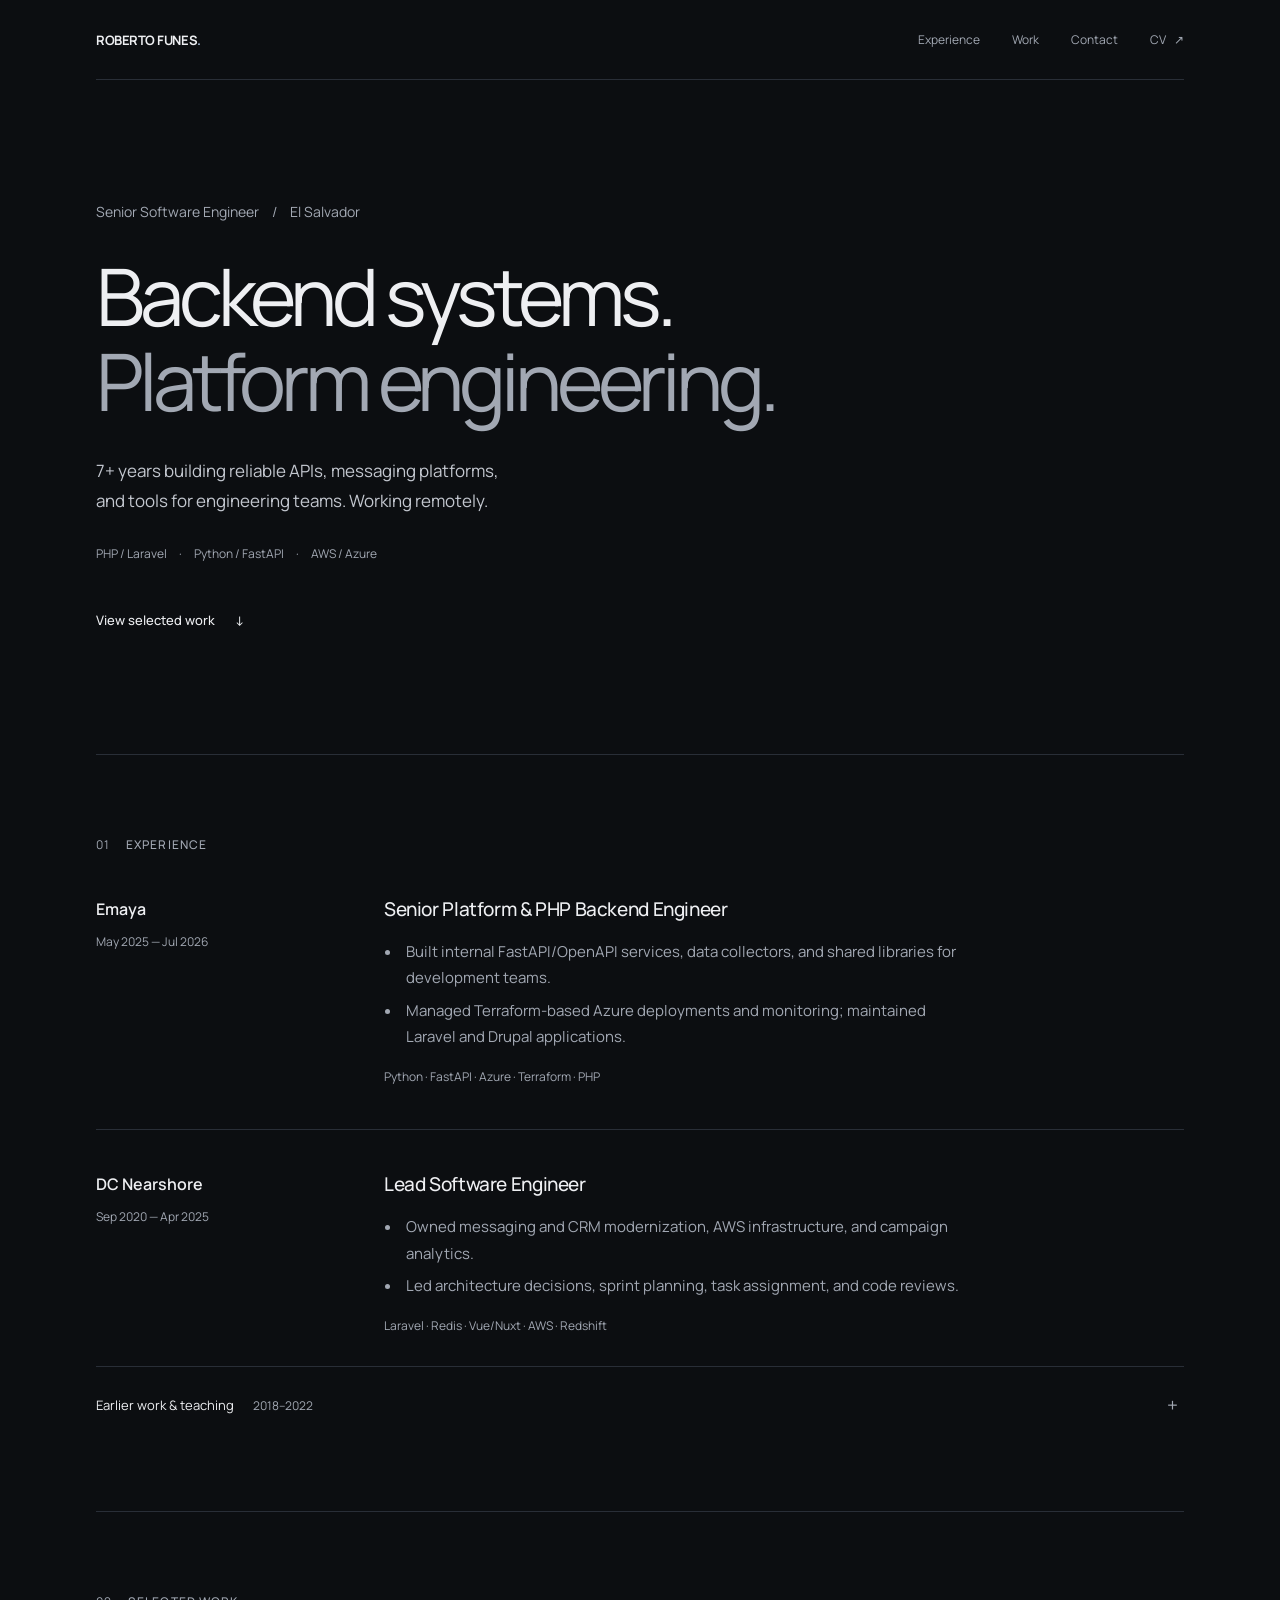
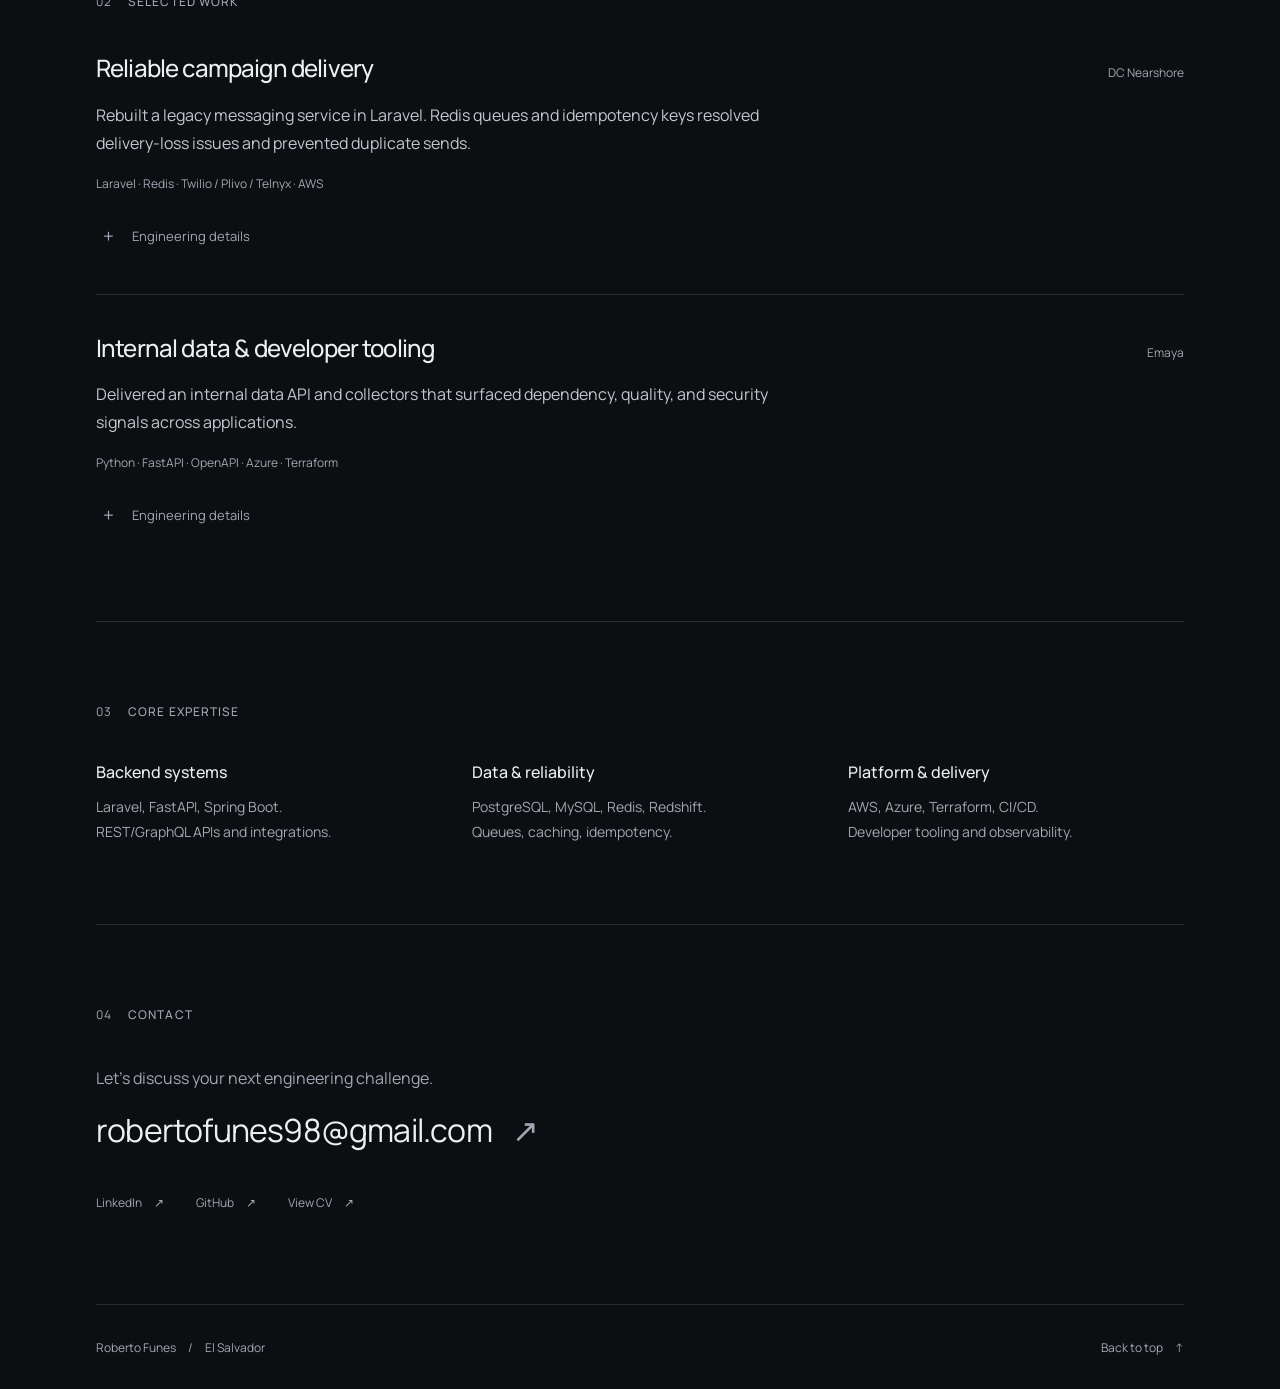
==== index.html @ 52acb5af "Publish portfolio" ====
<!doctype html>
<html lang="en">
<head>
  <meta charset="utf-8">
  <meta name="viewport" content="width=device-width, initial-scale=1">
  <meta name="description" content="Roberto Funes — Senior Software Engineer. 7+ years building backend systems, reliable messaging, and internal engineering platforms with Laravel, FastAPI, AWS and Azure.">
  <meta name="theme-color" content="#0c0e11">
  <meta property="og:type" content="profile">
  <meta property="og:title" content="Roberto Funes — Backend & Platform Engineer">
  <meta property="og:description" content="Backend systems, reliable messaging, and engineering platforms. Professional work by Roberto Funes.">
  <meta name="twitter:card" content="summary">
  <title>Roberto Funes — Backend & Platform Engineer</title>
  <link rel="icon" href="assets/favicon.svg" type="image/svg+xml">
  <link rel="preload" href="assets/fonts/manrope-latin.woff2" as="font" type="font/woff2" crossorigin>
  <link rel="stylesheet" href="styles.css">
  <script src="app.js" defer></script>
  <script type="application/ld+json">{"@context":"https://schema.org","@type":"Person","name":"Roberto Funes","jobTitle":"Senior Software Engineer","email":"mailto:robertofunes98@gmail.com","homeLocation":{"@type":"Country","name":"El Salvador"},"knowsAbout":["Laravel","FastAPI","Backend Engineering","Platform Engineering","AWS","Azure"],"sameAs":["https://github.com/robertofunes98","https://www.linkedin.com/in/roberto-funes-6a263b122/"]}</script>
</head>
<body id="top">
  <a class="skip-link" href="#main">Skip to content</a>
  <header class="site-header wrap">
    <a class="brand" href="#top">ROBERTO FUNES<span aria-hidden="true">.</span></a>
    <nav aria-label="Main navigation"><a href="#experience">Experience</a><a href="#work">Work</a><a href="#contact">Contact</a><a href="assets/roberto-funes-cv.html">CV <span aria-hidden="true">↗</span></a></nav>
  </header>
  <main id="main">
    <section class="hero wrap" aria-labelledby="hero-title">
      <p class="hero-name">Senior Software Engineer <span aria-hidden="true">/</span> El Salvador</p>
      <h1 id="hero-title">Backend systems.<br><span>Platform engineering.</span></h1>
      <p class="hero-description">7+ years building reliable APIs, messaging platforms,<br class="desktop-break"> and tools for engineering teams. Working remotely.</p>
      <p class="hero-stack">PHP / Laravel <span aria-hidden="true">·</span> Python / FastAPI <span aria-hidden="true">·</span> AWS / Azure</p>
      <a class="text-link hero-action" href="#work">View selected work <span aria-hidden="true">↓</span></a>
    </section>

    <section class="section wrap" id="experience" aria-labelledby="experience-title">
      <h2 class="section-title" id="experience-title"><span>01</span> Experience</h2>
      <article class="experience-entry">
        <div class="entry-meta"><p class="company">Emaya</p><p class="date">May 2025 — Jul 2026</p></div>
        <div class="entry-body"><h3>Senior Platform & PHP Backend Engineer</h3><ul><li>Built internal FastAPI/OpenAPI services, data collectors, and shared libraries for development teams.</li><li>Managed Terraform-based Azure deployments and monitoring; maintained Laravel and Drupal applications.</li></ul><p class="tech-line">Python · FastAPI · Azure · Terraform · PHP</p></div>
      </article>
      <article class="experience-entry">
        <div class="entry-meta"><p class="company">DC Nearshore</p><p class="date">Sep 2020 — Apr 2025</p></div>
        <div class="entry-body"><h3>Lead Software Engineer</h3><ul><li>Owned messaging and CRM modernization, AWS infrastructure, and campaign analytics.</li><li>Led architecture decisions, sprint planning, task assignment, and code reviews.</li></ul><p class="tech-line">Laravel · Redis · Vue/Nuxt · AWS · Redshift</p></div>
      </article>
      <details class="earlier-work"><summary><span>Earlier work & teaching <span class="summary-meta">2018–2022</span></span><span class="disclosure-icon" aria-hidden="true">+</span></summary><div class="earlier-body"><p><strong>MoonDev & Successful Decision · Freelance, 2019–2022.</strong> Laravel transport APIs, GPS integrations, Java/Spring Boot order systems and ERP reporting.</p><p><strong>ITCA-FEPADE · 2019–2022.</strong> Programming instructor: Java, PHP, C++ and C#.</p><p><strong>Cruz Roja El Salvador · Freelance, 2018–2019.</strong> Java/Firebase Android application for volunteer management.</p><a class="text-link" href="assets/roberto-funes-cv.html">Full experience & dates <span aria-hidden="true">↗</span></a></div></details>
    </section>

    <section class="section wrap" id="work" aria-labelledby="work-title">
      <h2 class="section-title" id="work-title"><span>02</span> Selected work</h2>
      <article class="case-study" id="messaging-platform" aria-labelledby="messaging-title">
        <div class="work-heading"><h3 id="messaging-title">Reliable campaign delivery</h3><p class="work-company">DC Nearshore</p></div>
        <p class="case-summary">Rebuilt a legacy messaging service in Laravel. Redis queues and idempotency keys resolved delivery-loss issues and prevented duplicate sends.</p>
        <p class="tech-line">Laravel · Redis · Twilio / Plivo / Telnyx · AWS</p>
        <details class="case-details" data-project="messaging-platform"><summary><span>Engineering details</span><span class="disclosure-icon" aria-hidden="true">+</span></summary><div class="case-detail-content"><p class="detail-placeholder">Separated delivery into asynchronous jobs, expanded SMS/email provider integrations, and added CloudWatch monitoring.</p></div></details>
      </article>
      <article class="case-study" id="engineering-platform" aria-labelledby="platform-title">
        <div class="work-heading"><h3 id="platform-title">Internal data & developer tooling</h3><p class="work-company">Emaya</p></div>
        <p class="case-summary">Delivered an internal data API and collectors that surfaced dependency, quality, and security signals across applications.</p>
        <p class="tech-line">Python · FastAPI · OpenAPI · Azure · Terraform</p>
        <details class="case-details" data-project="engineering-platform"><summary><span>Engineering details</span><span class="disclosure-icon" aria-hidden="true">+</span></summary><div class="case-detail-content"><p class="detail-placeholder">Documented the API with OpenAPI, deployed on Azure, and supported teams through shared libraries and architecture guidance.</p></div></details>
      </article>
      <div class="project-load-status" hidden><p role="status">Extended notes are unavailable. The work summaries remain accessible.</p><button class="text-link retry-notes" type="button">Retry notes <span aria-hidden="true">↻</span></button></div>
    </section>

    <section class="section wrap" id="expertise" aria-labelledby="expertise-title">
      <h2 class="section-title" id="expertise-title"><span>03</span> Core expertise</h2>
      <div class="competency-grid"><div class="competency"><h3>Backend systems</h3><p>Laravel, FastAPI, Spring Boot.<br>REST/GraphQL APIs and integrations.</p></div><div class="competency"><h3>Data & reliability</h3><p>PostgreSQL, MySQL, Redis, Redshift.<br>Queues, caching, idempotency.</p></div><div class="competency"><h3>Platform & delivery</h3><p>AWS, Azure, Terraform, CI/CD.<br>Developer tooling and observability.</p></div></div>
    </section>

    <section class="section contact-section wrap" id="contact" aria-labelledby="contact-title">
      <h2 class="section-title" id="contact-title"><span>04</span> Contact</h2>
      <p class="contact-intro">Let’s discuss your next engineering challenge.</p>
      <a class="email-link" href="mailto:robertofunes98@gmail.com">robertofunes98@gmail.com <span aria-hidden="true">↗</span></a>
      <div class="contact-links"><a href="https://www.linkedin.com/in/roberto-funes-6a263b122/">LinkedIn <span aria-hidden="true">↗</span></a><a href="https://github.com/robertofunes98">GitHub <span aria-hidden="true">↗</span></a><a href="assets/roberto-funes-cv.html">View CV <span aria-hidden="true">↗</span></a></div>
    </section>
  </main>
  <footer class="site-footer wrap"><p>Roberto Funes <span aria-hidden="true">/</span> El Salvador</p><a href="#top">Back to top <span aria-hidden="true">↑</span></a></footer>
</body>
</html>
---- styles.css ----
@font-face {
  font-family: Manrope;
  src: url('assets/fonts/manrope-latin.woff2') format('woff2');
  font-weight: 400 700;
  font-display: swap;
}

:root {
  --background: #0c0e11;
  --surface: #111419;
  --text: #eeeff2;
  --muted: #a2a8b3;
  --line: #292e37;
  --accent: #a8bdd9;
  --gutter: clamp(24px, 4vw, 48px);
  --space-section: 80px;
  color-scheme: dark;
  color: var(--text);
  background: var(--background);
  font-family: Manrope, sans-serif;
  font-synthesis: none;
  scroll-behavior: smooth;
  scroll-padding-top: 32px;
}

* { box-sizing: border-box; }
body { margin: 0; font-size: 16px; -webkit-font-smoothing: antialiased; }
h1, h2, h3, p { margin: 0; }
p, li { line-height: 1.75; }
a { color: inherit; text-decoration: none; }
button { font: inherit; color: inherit; }
button, summary { cursor: pointer; }
a, button, summary { -webkit-tap-highlight-color: transparent; }
a:focus-visible, button:focus-visible, summary:focus-visible { outline: 3px solid var(--accent); outline-offset: 6px; }
::selection { background: var(--accent); color: var(--background); }
[hidden] { display: none !important; }
.wrap { width: min(100% - var(--gutter) * 2, 1088px); margin-inline: auto; }
.skip-link { position: fixed; z-index: 10; top: 12px; left: 12px; transform: translateY(-160%); background: var(--text); color: var(--background); padding: 12px 20px; }
.skip-link:focus { transform: none; }
.site-header { display: flex; align-items: center; justify-content: space-between; gap: 32px; min-height: 80px; border-bottom: 1px solid var(--line); }
.brand { display: inline-flex; align-items: center; min-height: 44px; font-size: 13px; font-weight: 700; letter-spacing: -.035em; white-space: nowrap; }
.brand > span { color: var(--accent); }
.site-header nav { display: flex; gap: 32px; }
.site-header nav a { display: inline-flex; align-items: center; min-height: 44px; gap: 8px; color: var(--muted); font-size: 12px; }
a { transition: color 160ms; }
a:hover { color: var(--text); }
.hero { padding-block: 120px 112px; }
.hero-name { font-size: 14px; color: var(--muted); margin-bottom: 28px; }
.hero-name > span { margin-inline: 10px; color: var(--muted); }
.hero h1 { font-size: clamp(44px, 6.2vw, 88px); font-weight: 400; letter-spacing: -.065em; line-height: 1.08; }
.hero h1 > span { color: var(--muted); }
.hero-description { margin-top: 32px; max-width: 650px; color: #c3c7cf; font-size: 17px; }
.hero-stack { margin-top: 28px; font-size: 12px; color: var(--muted); }
.hero-stack > span { margin-inline: 10px; }
.text-link { display: inline-flex; align-items: center; gap: 20px; min-height: 44px; font-size: 13px; font-weight: 500; }
.text-link > span { transition: transform 160ms; }
.text-link:hover > span { transform: translateY(2px); }
.hero-action { margin-top: 34px; }
.section { padding-block: var(--space-section); border-top: 1px solid var(--line); }
.section-title { display: flex; gap: 16px; align-items: center; color: var(--muted); font-size: 12px; font-weight: 500; line-height: 1.6; text-transform: uppercase; letter-spacing: .09em; margin-bottom: 40px; }
.section-title > span { font-weight: 400; }
.experience-entry { display: grid; grid-template-columns: 240px minmax(0, 1fr); gap: 48px; }
.experience-entry + .experience-entry { margin-top: 40px; padding-top: 40px; border-top: 1px solid var(--line); }
.company { font-size: 16px; font-weight: 600; }
.date { margin-top: 8px; font-size: 12px; color: var(--muted); }
.entry-body h3 { font-size: 19px; line-height: 1.5; font-weight: 500; letter-spacing: -.02em; }
.entry-body ul { margin: 16px 0; padding-left: 18px; font-size: 15px; color: var(--muted); max-width: 64ch; }
.entry-body li { padding-left: 4px; }
.entry-body li + li { margin-top: 6px; }
.tech-line { color: var(--muted); font-size: 12px; line-height: 1.9; }
summary { display: flex; justify-content: space-between; align-items: center; gap: 24px; list-style: none; min-height: 52px; font-size: 13px; }
summary::-webkit-details-marker { display: none; }
.summary-meta { margin-left: 16px; color: var(--muted); font-size: 12px; }
.disclosure-icon { width: 24px; flex: 0 0 24px; text-align: center; color: var(--muted); font-size: 19px; }
details[open] > summary .disclosure-icon { font-size: 0; }
details[open] > summary .disclosure-icon::after { content: '−'; font-size: 19px; }
summary:hover, summary:hover .disclosure-icon { color: var(--text); }
.earlier-work { margin-top: 28px; padding-top: 12px; border-top: 1px solid var(--line); }
.earlier-body { padding-block: 12px 8px; max-width: 70ch; }
.earlier-body p { font-size: 14px; color: var(--muted); }
.earlier-body p + p { margin-top: 16px; }
.earlier-body strong { color: var(--text); font-weight: 500; }
.earlier-body .text-link { margin-top: 8px; }
.case-study + .case-study { border-top: 1px solid var(--line); margin-top: 32px; padding-top: 36px; }
.work-heading { display: flex; justify-content: space-between; align-items: baseline; gap: 24px; }
.work-heading h3 { font-size: 24px; line-height: 1.4; font-weight: 500; letter-spacing: -.035em; }
.work-company { font-size: 12px; color: var(--muted); white-space: nowrap; }
.case-summary { max-width: 70ch; font-size: 16px; color: #c3c7cf; margin-block: 16px; }
.case-details { margin-top: 14px; }
.case-details > summary { justify-content: flex-start; gap: 12px; color: var(--muted); }
.case-details > summary .disclosure-icon { order: -1; }
.case-detail-content { padding-block: 20px 8px; }
.notes-grid { display: grid; grid-template-columns: repeat(2, minmax(0, 1fr)); gap: 28px 48px; }
.case-note h4 { margin: 0 0 10px; color: var(--text); font-size: 13px; font-weight: 500; }
.case-note p, .case-note li, .detail-placeholder { font-size: 14px; color: var(--muted); line-height: 1.75; }
.case-note ul { margin: 0; padding-left: 18px; }
.case-note li + li { margin-top: 8px; }
.evidence-note { border-left: 1px solid #69717e; padding-left: 16px; margin-top: 28px; max-width: 80ch; }
.evidence-note .label { display: block; font-size: 12px; font-weight: 500; margin-bottom: 6px; }
.evidence-note p { font-size: 12px; color: var(--muted); }
.project-load-status { margin-top: 24px; font-size: 14px; color: var(--muted); }
.retry-notes { border: 0; padding: 0; color: var(--text); background: none; }
.competency-grid { display: grid; grid-template-columns: repeat(3, minmax(0, 1fr)); gap: 40px; }
.competency h3 { font-size: 16px; font-weight: 500; margin-bottom: 12px; }
.competency p { font-size: 14px; color: var(--muted); }
.contact-intro { font-size: 16px; color: var(--muted); }
.email-link { display: inline-flex; align-items: center; gap: 20px; min-height: 52px; font-size: clamp(20px, 2.5vw, 32px); font-weight: 400; letter-spacing: -.025em; margin-top: 12px; overflow-wrap: anywhere; }
.email-link > span { color: var(--muted); flex-shrink: 0; }
.contact-links { display: flex; gap: 32px; margin-top: 24px; }
.contact-links a, .site-footer a { display: inline-flex; align-items: center; min-height: 44px; gap: 12px; font-size: 12px; color: var(--muted); }
.contact-links a:hover, .site-footer a:hover { color: var(--text); }
.site-footer { display: flex; justify-content: space-between; align-items: center; gap: 24px; padding-block: 20px; border-top: 1px solid var(--line); font-size: 12px; color: var(--muted); }
.site-footer p > span { margin-inline: 10px; }

@media (max-width: 900px) {
  .hero { padding-block: 96px; }
  .experience-entry { grid-template-columns: 190px minmax(0, 1fr); gap: 32px; }
  .competency-grid { gap: 24px; }
}
@media (max-width: 600px) {
  :root { --space-section: 56px; }
  .site-header { min-height: 104px; flex-wrap: wrap; gap: 0; padding-top: 12px; }
  .brand { width: 100%; }
  .site-header nav { width: 100%; justify-content: space-between; gap: 16px; }
  .hero { padding-block: 64px; }
  .hero-name { font-size: 12px; margin-bottom: 24px; }
  .hero-name > span { margin-inline: 4px; }
  .hero h1 { font-size: clamp(37px, 9.7vw, 56px); letter-spacing: -.065em; line-height: 1.14; }
  .hero-description { font-size: 16px; margin-top: 24px; }
  .desktop-break { display: none; }
  .hero-stack { margin-top: 24px; font-size: 12px; line-height: 1.9; }
  .hero-stack > span { margin-inline: 5px; }
  .hero-action { margin-top: 24px; }
  .section-title { margin-bottom: 32px; }
  .experience-entry { grid-template-columns: minmax(0, 1fr); gap: 16px; }
  .entry-meta { display: flex; justify-content: space-between; align-items: baseline; flex-wrap: wrap; gap: 8px 16px; }
  .date { margin-top: 0; }
  .entry-body h3 { font-size: 18px; }
  .entry-body ul { font-size: 15px; }
  .experience-entry + .experience-entry { padding-top: 28px; margin-top: 28px; }
  .summary-meta { margin-left: 8px; }
  .work-heading { display: block; }
  .work-heading h3 { font-size: 22px; }
  .work-company { margin-top: 8px; }
  .notes-grid { grid-template-columns: minmax(0, 1fr); gap: 24px; }
  .competency-grid { grid-template-columns: minmax(0, 1fr); gap: 28px; }
  .competency h3 { margin-bottom: 8px; }
  .email-link { font-size: clamp(18px, 5.1vw, 24px); gap: 10px; }
  .contact-links { gap: 28px; }
  .site-footer { gap: 12px; font-size: 12px; }
  .site-footer p > span { margin-inline: 4px; }
}
@media (max-width: 360px) {
  .hero h1 { font-size: 32px; }
}
@media (prefers-reduced-motion: reduce) {
  :root { scroll-behavior: auto; }
  *, *::before, *::after { animation: none !important; transition: none !important; }
}
@media (forced-colors: active) {
  .disclosure-icon { color: ButtonText; }
}
@media print {
  :root { color: #111; background: #fff; color-scheme: light; }
  .site-header nav, .hero-action, .site-footer a { display: none; }
  .hero { padding-block: 32px; }
  .hero h1 { font-size: 48px; }
  .hero h1 > span, .hero-description, .hero-name, .hero-stack, .section-title, .entry-body ul, .tech-line, .case-summary, .work-company, .date, .competency p, .contact-intro, .contact-links a, .site-footer { color: #333; }
  .section { padding-block: 32px; }
  .experience-entry, .case-study, .competency { break-inside: avoid; }
}
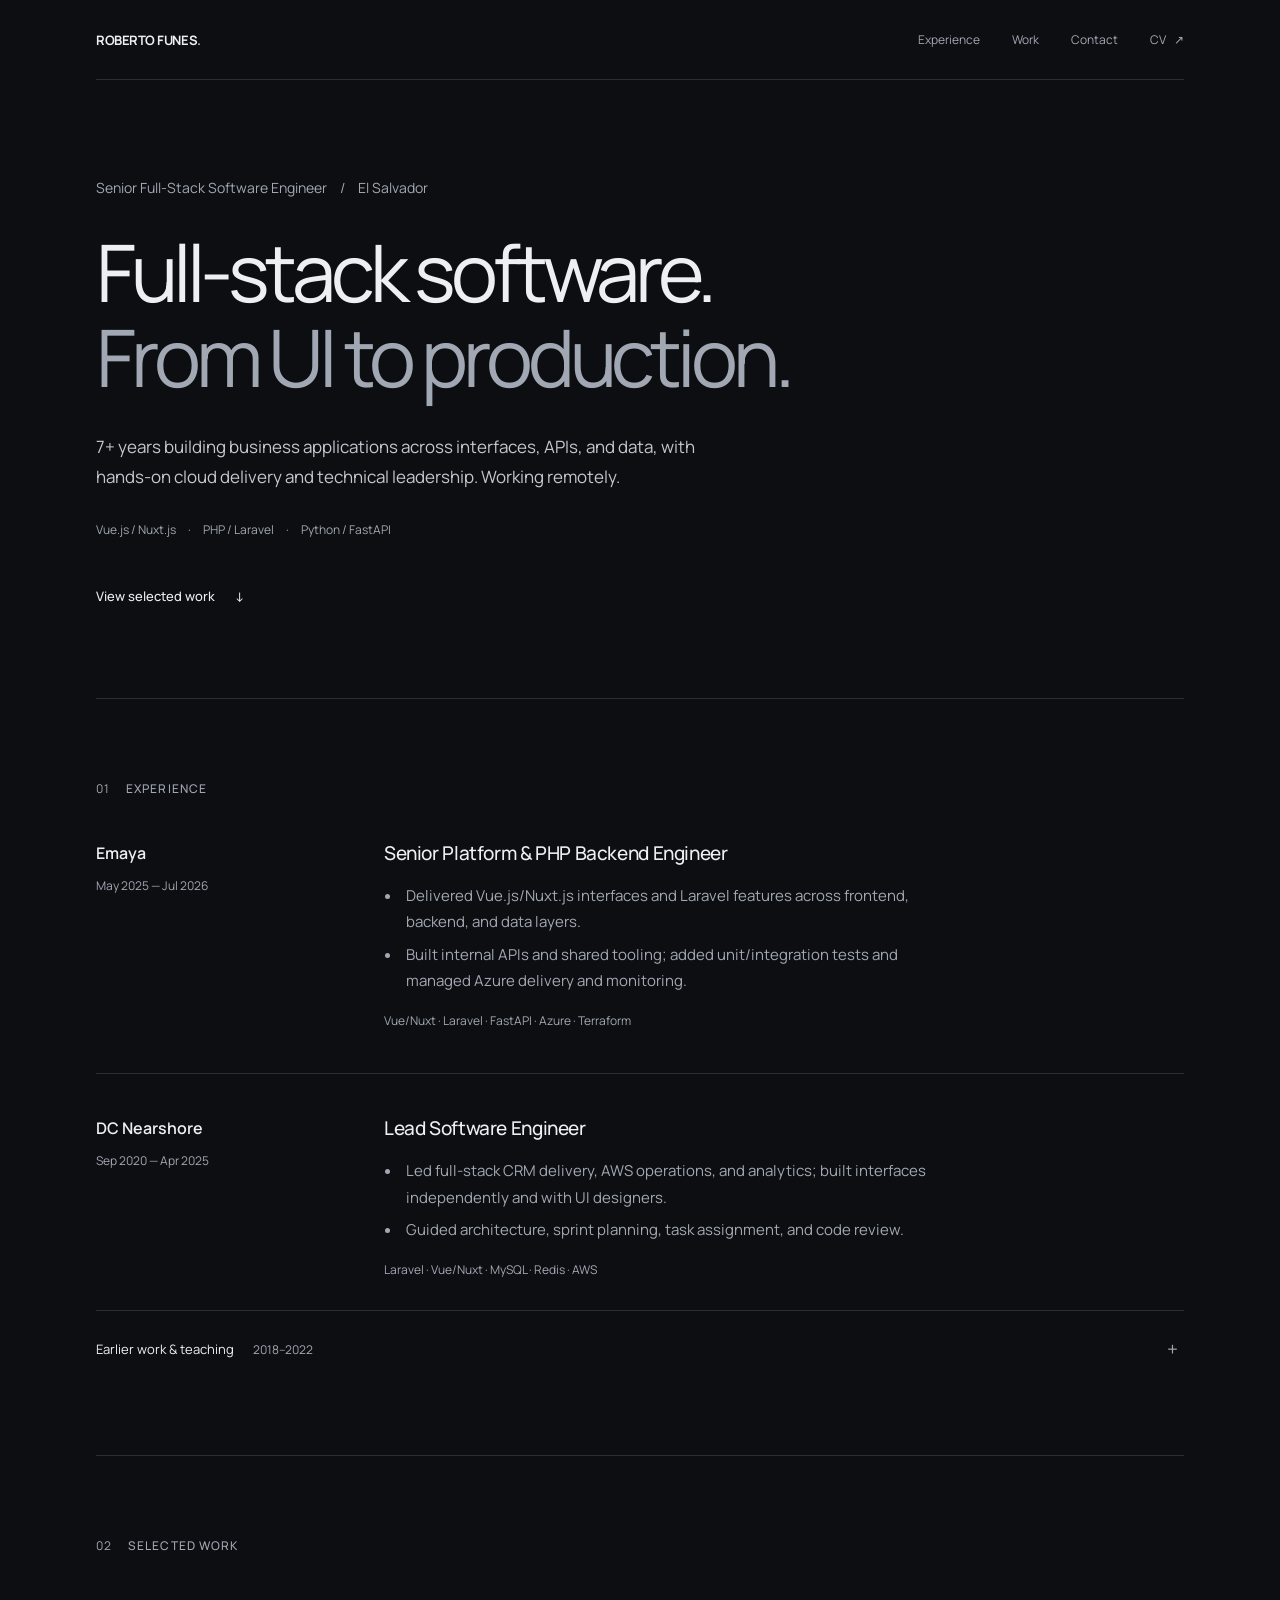
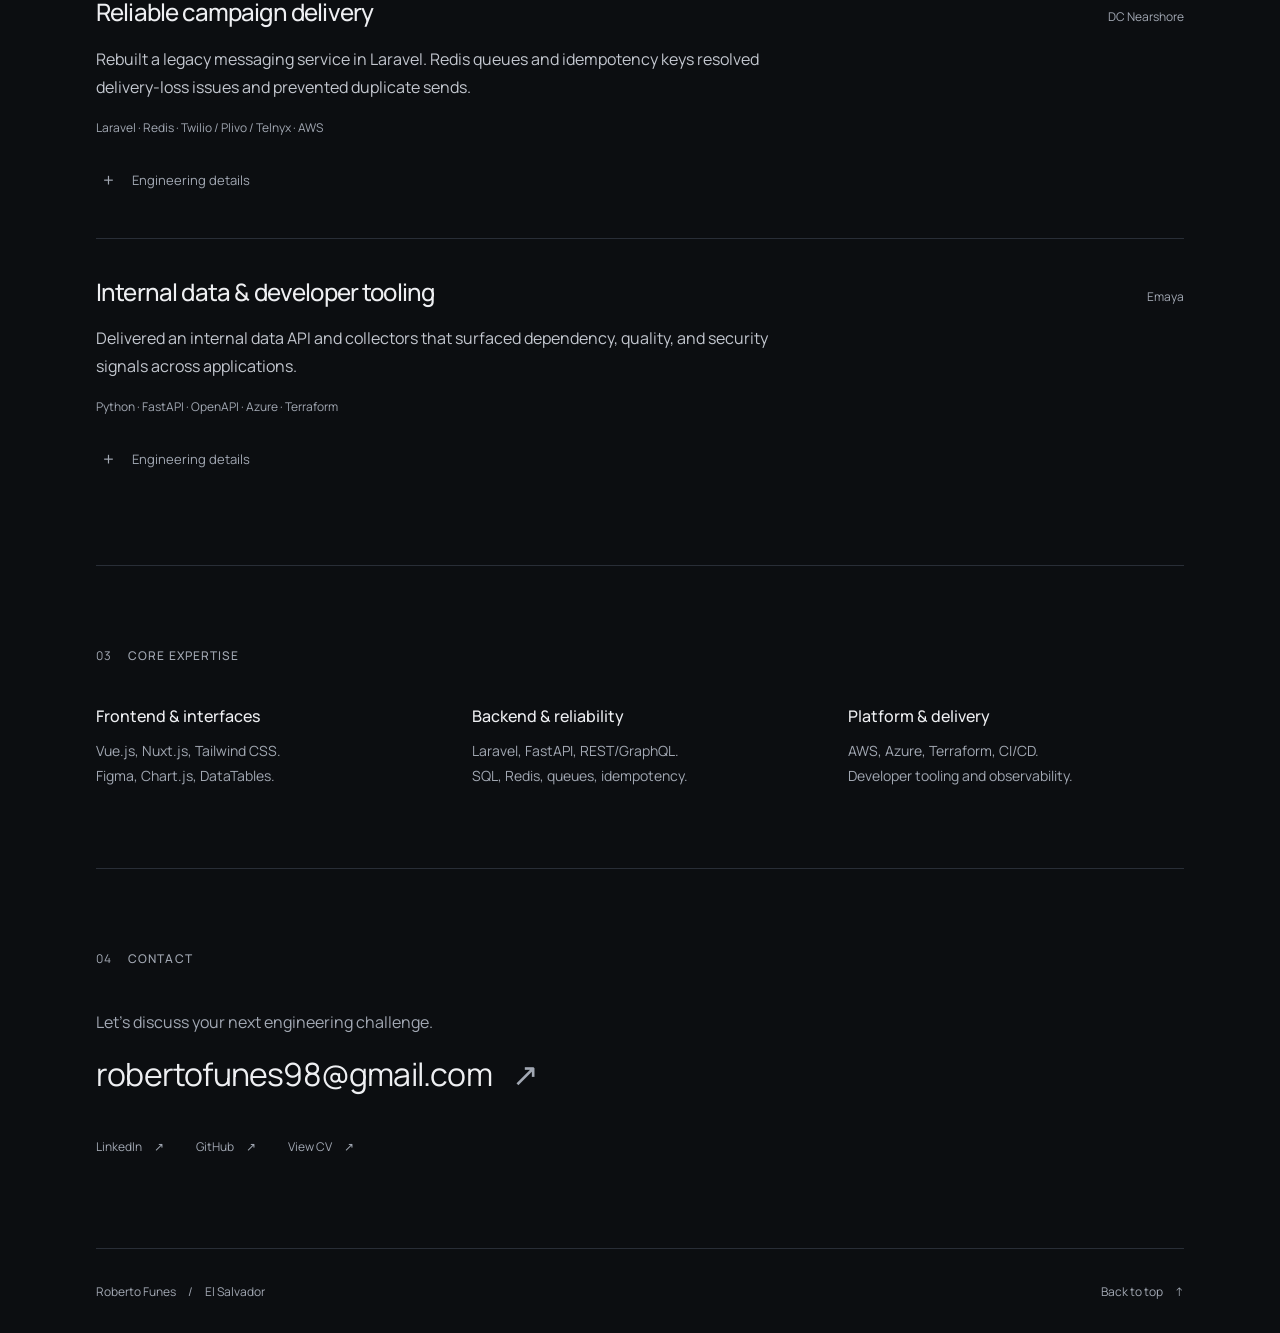
==== commit 7d866fb5: "Present full-stack profile and frontend experience" ====
--- a/index.html
+++ b/index.html
@@ -3,18 +3,18 @@
 <head>
   <meta charset="utf-8">
   <meta name="viewport" content="width=device-width, initial-scale=1">
-  <meta name="description" content="Roberto Funes — Senior Software Engineer. 7+ years building backend systems, reliable messaging, and internal engineering platforms with Laravel, FastAPI, AWS and Azure.">
+  <meta name="description" content="Roberto Funes — Senior Full-Stack Software Engineer. 7+ years building Vue/Nuxt interfaces, Laravel and FastAPI APIs, and reliable applications on AWS and Azure.">
   <meta name="theme-color" content="#0c0e11">
   <meta property="og:type" content="profile">
-  <meta property="og:title" content="Roberto Funes — Backend & Platform Engineer">
-  <meta property="og:description" content="Backend systems, reliable messaging, and engineering platforms. Professional work by Roberto Funes.">
+  <meta property="og:title" content="Roberto Funes — Senior Full-Stack Software Engineer">
+  <meta property="og:description" content="Vue/Nuxt interfaces, Laravel and FastAPI services, and cloud delivery. Professional work by Roberto Funes.">
   <meta name="twitter:card" content="summary">
-  <title>Roberto Funes — Backend & Platform Engineer</title>
+  <title>Roberto Funes — Senior Full-Stack Software Engineer</title>
   <link rel="icon" href="assets/favicon.svg" type="image/svg+xml">
   <link rel="preload" href="assets/fonts/manrope-latin.woff2" as="font" type="font/woff2" crossorigin>
   <link rel="stylesheet" href="styles.css">
   <script src="app.js" defer></script>
-  <script type="application/ld+json">{"@context":"https://schema.org","@type":"Person","name":"Roberto Funes","jobTitle":"Senior Software Engineer","email":"mailto:robertofunes98@gmail.com","homeLocation":{"@type":"Country","name":"El Salvador"},"knowsAbout":["Laravel","FastAPI","Backend Engineering","Platform Engineering","AWS","Azure"],"sameAs":["https://github.com/robertofunes98","https://www.linkedin.com/in/roberto-funes-6a263b122/"]}</script>
+  <script type="application/ld+json">{"@context":"https://schema.org","@type":"Person","name":"Roberto Funes","jobTitle":"Senior Full-Stack Software Engineer","email":"mailto:robertofunes98@gmail.com","homeLocation":{"@type":"Country","name":"El Salvador"},"knowsAbout":["Full-Stack Development","Vue.js","Nuxt.js","Laravel","FastAPI","Backend Engineering","Platform Engineering","AWS","Azure"],"sameAs":["https://github.com/robertofunes98","https://www.linkedin.com/in/roberto-funes-6a263b122/"]}</script>
 </head>
 <body id="top">
   <a class="skip-link" href="#main">Skip to content</a>
@@ -24,10 +24,10 @@
   </header>
   <main id="main">
     <section class="hero wrap" aria-labelledby="hero-title">
-      <p class="hero-name">Senior Software Engineer <span aria-hidden="true">/</span> El Salvador</p>
-      <h1 id="hero-title">Backend systems.<br><span>Platform engineering.</span></h1>
-      <p class="hero-description">7+ years building reliable APIs, messaging platforms,<br class="desktop-break"> and tools for engineering teams. Working remotely.</p>
-      <p class="hero-stack">PHP / Laravel <span aria-hidden="true">·</span> Python / FastAPI <span aria-hidden="true">·</span> AWS / Azure</p>
+      <p class="hero-name">Senior Full-Stack Software Engineer <span aria-hidden="true">/</span> El Salvador</p>
+      <h1 id="hero-title">Full-stack software.<br><span>From UI to production.</span></h1>
+      <p class="hero-description">7+ years building business applications across interfaces, APIs, and data, with hands-on cloud delivery and technical leadership. Working remotely.</p>
+      <p class="hero-stack">Vue.js / Nuxt.js <span aria-hidden="true">·</span> PHP / Laravel <span aria-hidden="true">·</span> Python / FastAPI</p>
       <a class="text-link hero-action" href="#work">View selected work <span aria-hidden="true">↓</span></a>
     </section>
 
@@ -35,11 +35,11 @@
       <h2 class="section-title" id="experience-title"><span>01</span> Experience</h2>
       <article class="experience-entry">
         <div class="entry-meta"><p class="company">Emaya</p><p class="date">May 2025 — Jul 2026</p></div>
-        <div class="entry-body"><h3>Senior Platform & PHP Backend Engineer</h3><ul><li>Built internal FastAPI/OpenAPI services, data collectors, and shared libraries for development teams.</li><li>Managed Terraform-based Azure deployments and monitoring; maintained Laravel and Drupal applications.</li></ul><p class="tech-line">Python · FastAPI · Azure · Terraform · PHP</p></div>
+        <div class="entry-body"><h3>Senior Platform & PHP Backend Engineer</h3><ul><li>Delivered Vue.js/Nuxt.js interfaces and Laravel features across frontend, backend, and data layers.</li><li>Built internal APIs and shared tooling; added unit/integration tests and managed Azure delivery and monitoring.</li></ul><p class="tech-line">Vue/Nuxt · Laravel · FastAPI · Azure · Terraform</p></div>
       </article>
       <article class="experience-entry">
         <div class="entry-meta"><p class="company">DC Nearshore</p><p class="date">Sep 2020 — Apr 2025</p></div>
-        <div class="entry-body"><h3>Lead Software Engineer</h3><ul><li>Owned messaging and CRM modernization, AWS infrastructure, and campaign analytics.</li><li>Led architecture decisions, sprint planning, task assignment, and code reviews.</li></ul><p class="tech-line">Laravel · Redis · Vue/Nuxt · AWS · Redshift</p></div>
+        <div class="entry-body"><h3>Lead Software Engineer</h3><ul><li>Led full-stack CRM delivery, AWS operations, and analytics; built interfaces independently and with UI designers.</li><li>Guided architecture, sprint planning, task assignment, and code review.</li></ul><p class="tech-line">Laravel · Vue/Nuxt · MySQL · Redis · AWS</p></div>
       </article>
       <details class="earlier-work"><summary><span>Earlier work & teaching <span class="summary-meta">2018–2022</span></span><span class="disclosure-icon" aria-hidden="true">+</span></summary><div class="earlier-body"><p><strong>MoonDev & Successful Decision · Freelance, 2019–2022.</strong> Laravel transport APIs, GPS integrations, Java/Spring Boot order systems and ERP reporting.</p><p><strong>ITCA-FEPADE · 2019–2022.</strong> Programming instructor: Java, PHP, C++ and C#.</p><p><strong>Cruz Roja El Salvador · Freelance, 2018–2019.</strong> Java/Firebase Android application for volunteer management.</p><a class="text-link" href="assets/roberto-funes-cv.html">Full experience & dates <span aria-hidden="true">↗</span></a></div></details>
     </section>
@@ -63,7 +63,7 @@
 
     <section class="section wrap" id="expertise" aria-labelledby="expertise-title">
       <h2 class="section-title" id="expertise-title"><span>03</span> Core expertise</h2>
-      <div class="competency-grid"><div class="competency"><h3>Backend systems</h3><p>Laravel, FastAPI, Spring Boot.<br>REST/GraphQL APIs and integrations.</p></div><div class="competency"><h3>Data & reliability</h3><p>PostgreSQL, MySQL, Redis, Redshift.<br>Queues, caching, idempotency.</p></div><div class="competency"><h3>Platform & delivery</h3><p>AWS, Azure, Terraform, CI/CD.<br>Developer tooling and observability.</p></div></div>
+      <div class="competency-grid"><div class="competency"><h3>Frontend & interfaces</h3><p>Vue.js, Nuxt.js, Tailwind CSS.<br>Figma, Chart.js, DataTables.</p></div><div class="competency"><h3>Backend & reliability</h3><p>Laravel, FastAPI, REST/GraphQL.<br>SQL, Redis, queues, idempotency.</p></div><div class="competency"><h3>Platform & delivery</h3><p>AWS, Azure, Terraform, CI/CD.<br>Developer tooling and observability.</p></div></div>
     </section>
 
     <section class="section contact-section wrap" id="contact" aria-labelledby="contact-title">
--- a/styles.css
+++ b/styles.css
@@ -44,7 +44,7 @@
 .site-header nav a { display: inline-flex; align-items: center; min-height: 44px; gap: 8px; color: var(--muted); font-size: 12px; }
 a { transition: color 160ms; }
 a:hover { color: var(--text); }
-.hero { padding-block: 120px 112px; }
+.hero { padding-block: 96px 80px; }
 .hero-name { font-size: 14px; color: var(--muted); margin-bottom: 28px; }
 .hero-name > span { margin-inline: 10px; color: var(--muted); }
 .hero h1 { font-size: clamp(44px, 6.2vw, 88px); font-weight: 400; letter-spacing: -.065em; line-height: 1.08; }
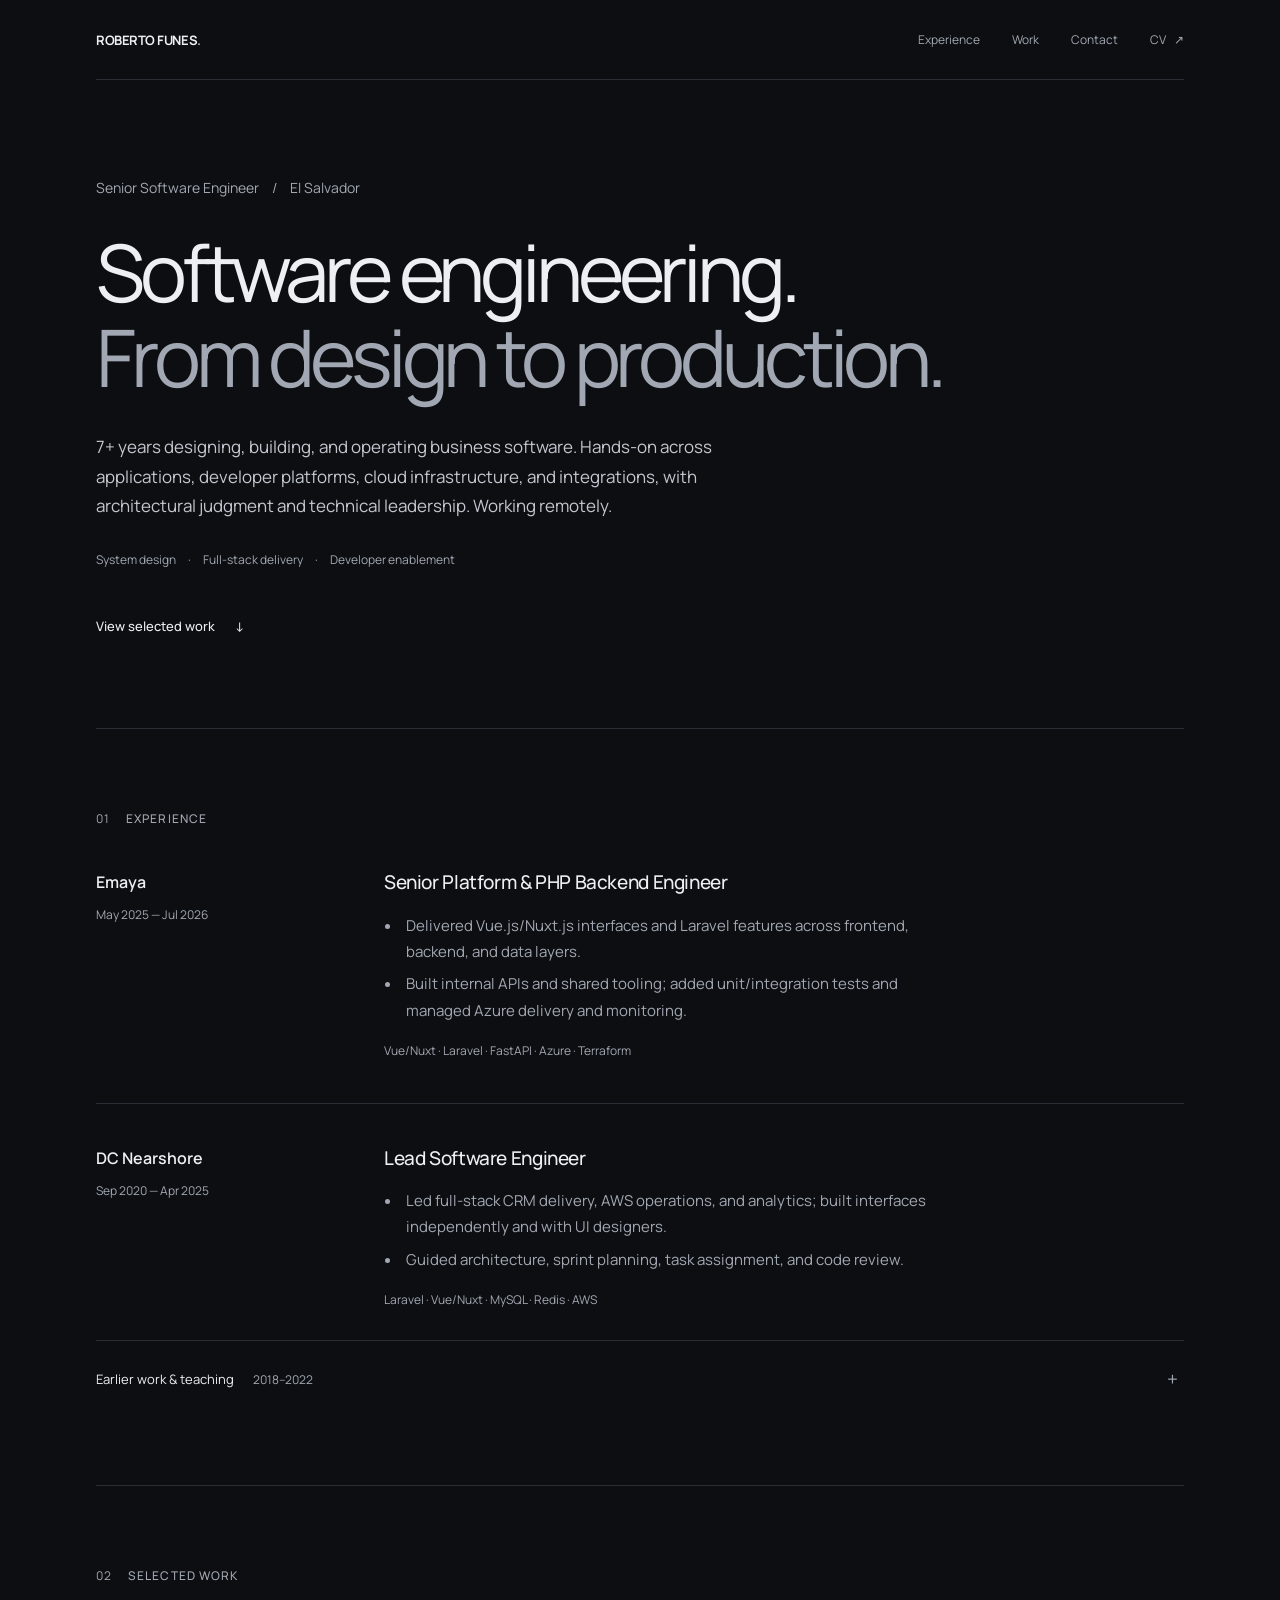
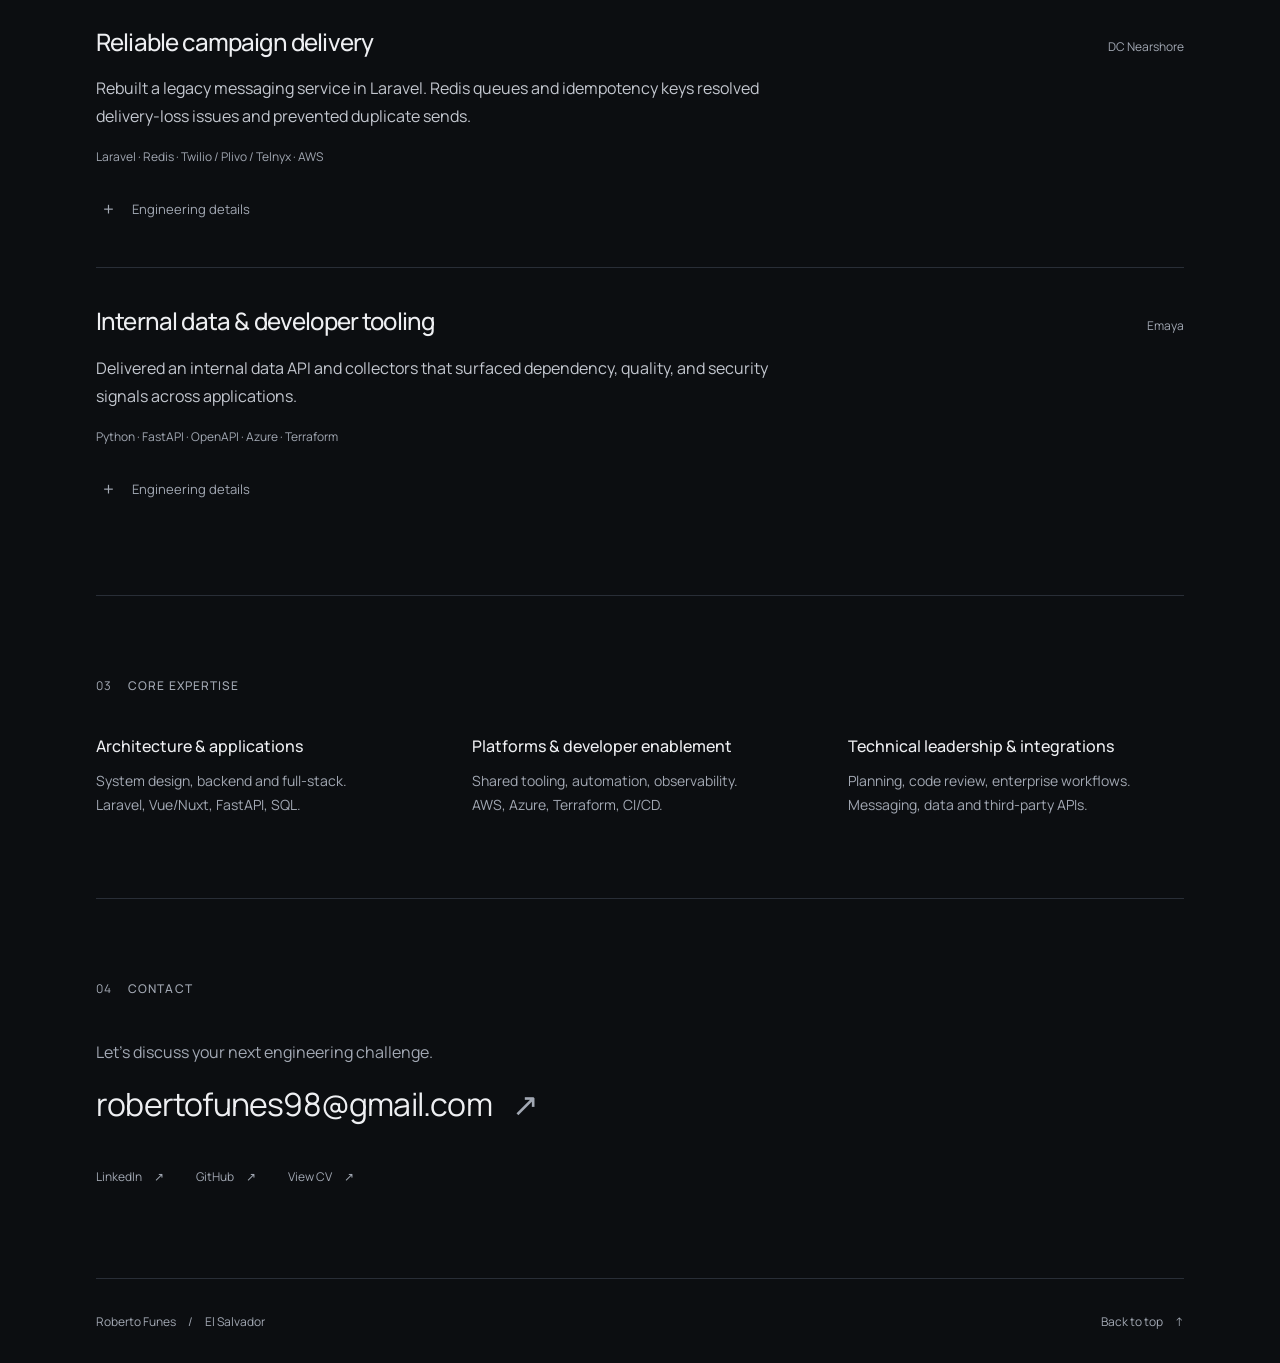
==== commit 3fc43d0c: "Position Roberto as Senior Software Engineer across engineering disciplines" ====
--- a/index.html
+++ b/index.html
@@ -3,18 +3,18 @@
 <head>
   <meta charset="utf-8">
   <meta name="viewport" content="width=device-width, initial-scale=1">
-  <meta name="description" content="Roberto Funes — Senior Full-Stack Software Engineer. 7+ years building Vue/Nuxt interfaces, Laravel and FastAPI APIs, and reliable applications on AWS and Azure.">
+  <meta name="description" content="Roberto Funes — Senior Software Engineer. Architecture, backend and full-stack engineering, developer enablement, cloud automation, technical leadership and enterprise integrations.">
   <meta name="theme-color" content="#0c0e11">
   <meta property="og:type" content="profile">
-  <meta property="og:title" content="Roberto Funes — Senior Full-Stack Software Engineer">
-  <meta property="og:description" content="Vue/Nuxt interfaces, Laravel and FastAPI services, and cloud delivery. Professional work by Roberto Funes.">
+  <meta property="og:title" content="Roberto Funes — Senior Software Engineer">
+  <meta property="og:description" content="Hands-on software engineering: system design, applications, platforms, cloud infrastructure and integrations. From requirements to production.">
   <meta name="twitter:card" content="summary">
-  <title>Roberto Funes — Senior Full-Stack Software Engineer</title>
+  <title>Roberto Funes — Senior Software Engineer</title>
   <link rel="icon" href="assets/favicon.svg" type="image/svg+xml">
   <link rel="preload" href="assets/fonts/manrope-latin.woff2" as="font" type="font/woff2" crossorigin>
   <link rel="stylesheet" href="styles.css">
   <script src="app.js" defer></script>
-  <script type="application/ld+json">{"@context":"https://schema.org","@type":"Person","name":"Roberto Funes","jobTitle":"Senior Full-Stack Software Engineer","email":"mailto:robertofunes98@gmail.com","homeLocation":{"@type":"Country","name":"El Salvador"},"knowsAbout":["Full-Stack Development","Vue.js","Nuxt.js","Laravel","FastAPI","Backend Engineering","Platform Engineering","AWS","Azure"],"sameAs":["https://github.com/robertofunes98","https://www.linkedin.com/in/roberto-funes-6a263b122/"]}</script>
+  <script type="application/ld+json">{"@context":"https://schema.org","@type":"Person","name":"Roberto Funes","jobTitle":"Senior Software Engineer","email":"mailto:robertofunes98@gmail.com","homeLocation":{"@type":"Country","name":"El Salvador"},"knowsAbout":["Software Architecture","System Design","Developer Enablement","Cloud Automation","Technical Leadership","Enterprise Integrations","Full-Stack Development","Vue.js","Nuxt.js","Laravel","FastAPI","Backend Engineering","Platform Engineering","AWS","Azure"],"sameAs":["https://github.com/robertofunes98","https://www.linkedin.com/in/roberto-funes-6a263b122/"]}</script>
 </head>
 <body id="top">
   <a class="skip-link" href="#main">Skip to content</a>
@@ -24,10 +24,10 @@
   </header>
   <main id="main">
     <section class="hero wrap" aria-labelledby="hero-title">
-      <p class="hero-name">Senior Full-Stack Software Engineer <span aria-hidden="true">/</span> El Salvador</p>
-      <h1 id="hero-title">Full-stack software.<br><span>From UI to production.</span></h1>
-      <p class="hero-description">7+ years building business applications across interfaces, APIs, and data, with hands-on cloud delivery and technical leadership. Working remotely.</p>
-      <p class="hero-stack">Vue.js / Nuxt.js <span aria-hidden="true">·</span> PHP / Laravel <span aria-hidden="true">·</span> Python / FastAPI</p>
+      <p class="hero-name">Senior Software Engineer <span aria-hidden="true">/</span> El Salvador</p>
+      <h1 id="hero-title">Software engineering.<br><span>From design to production.</span></h1>
+      <p class="hero-description">7+ years designing, building, and operating business software. Hands-on across applications, developer platforms, cloud infrastructure, and integrations, with architectural judgment and technical leadership. Working remotely.</p>
+      <p class="hero-stack">System design <span aria-hidden="true">·</span> Full-stack delivery <span aria-hidden="true">·</span> Developer enablement</p>
       <a class="text-link hero-action" href="#work">View selected work <span aria-hidden="true">↓</span></a>
     </section>
 
@@ -63,7 +63,7 @@
 
     <section class="section wrap" id="expertise" aria-labelledby="expertise-title">
       <h2 class="section-title" id="expertise-title"><span>03</span> Core expertise</h2>
-      <div class="competency-grid"><div class="competency"><h3>Frontend & interfaces</h3><p>Vue.js, Nuxt.js, Tailwind CSS.<br>Figma, Chart.js, DataTables.</p></div><div class="competency"><h3>Backend & reliability</h3><p>Laravel, FastAPI, REST/GraphQL.<br>SQL, Redis, queues, idempotency.</p></div><div class="competency"><h3>Platform & delivery</h3><p>AWS, Azure, Terraform, CI/CD.<br>Developer tooling and observability.</p></div></div>
+      <div class="competency-grid"><div class="competency"><h3>Architecture & applications</h3><p>System design, backend and full-stack.<br>Laravel, Vue/Nuxt, FastAPI, SQL.</p></div><div class="competency"><h3>Platforms & developer enablement</h3><p>Shared tooling, automation, observability.<br>AWS, Azure, Terraform, CI/CD.</p></div><div class="competency"><h3>Technical leadership & integrations</h3><p>Planning, code review, enterprise workflows.<br>Messaging, data and third-party APIs.</p></div></div>
     </section>
 
     <section class="section contact-section wrap" id="contact" aria-labelledby="contact-title">
